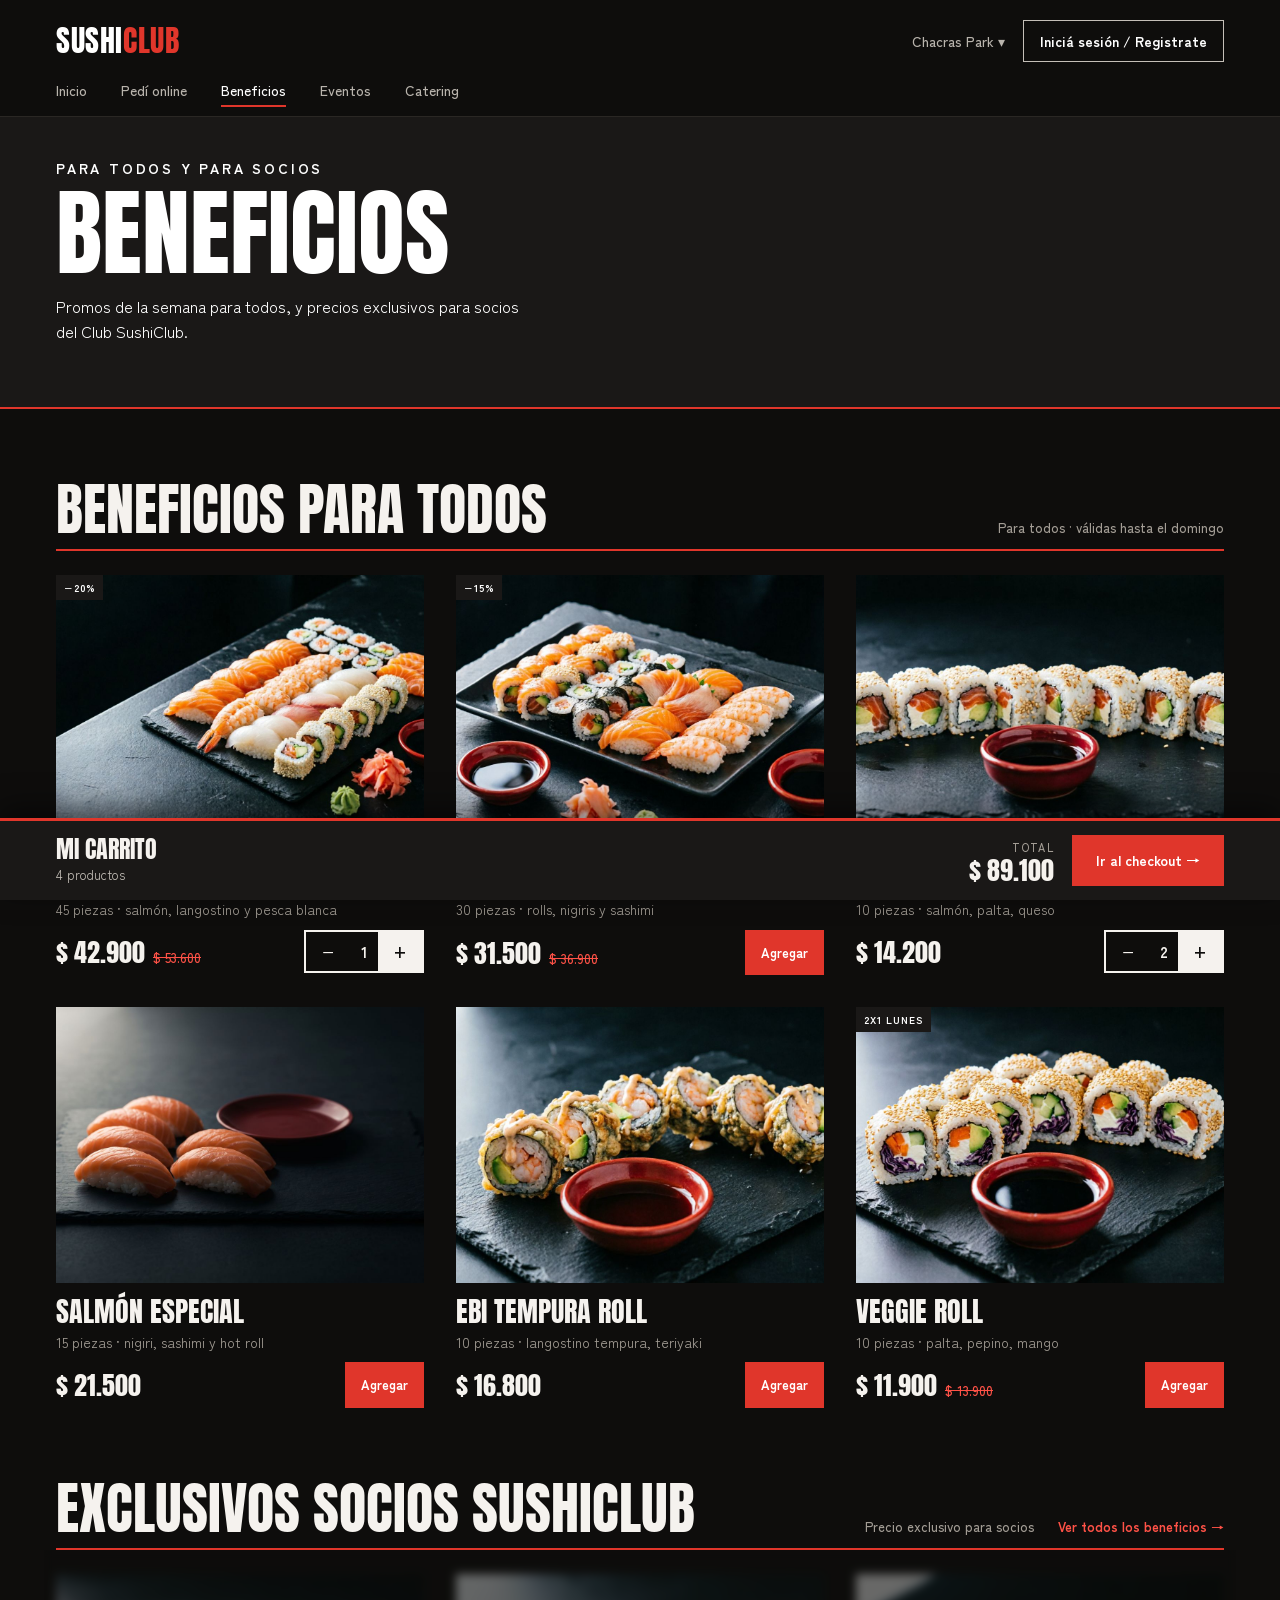
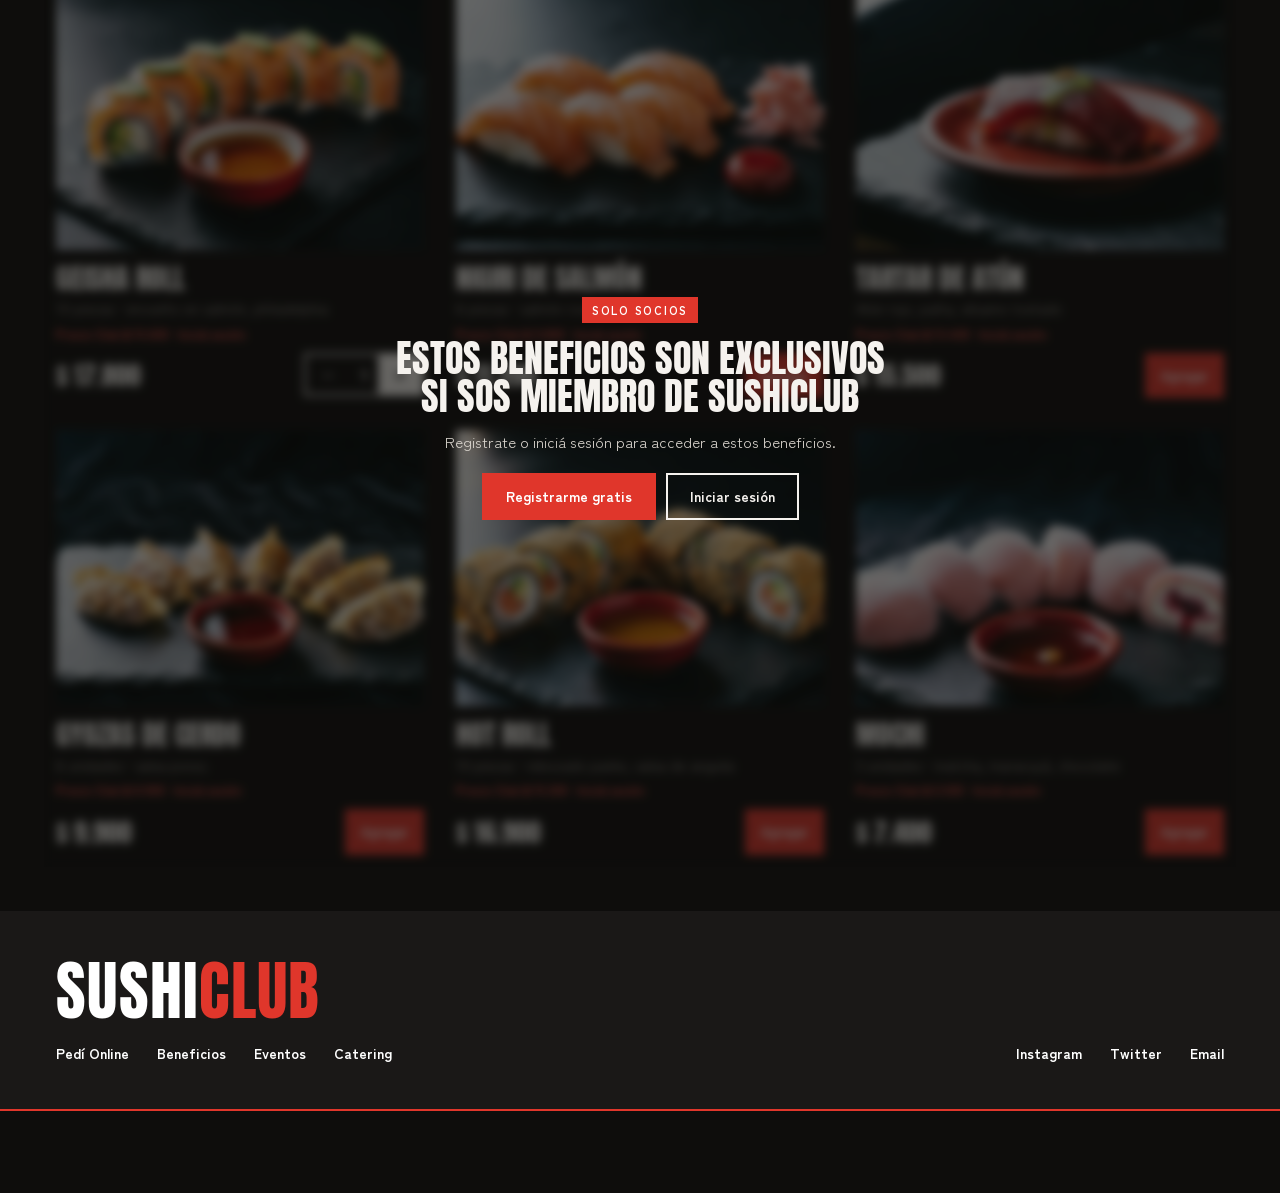
==== pages/beneficios.html @ 19470ce2 "Initializing repository" ====
<!doctype html>
<html lang="es">
<head>
  <meta charset="utf-8">
  <meta name="viewport" content="width=device-width, initial-scale=1">
  <title>Beneficios · SushiClub</title>
  <meta name="theme-color" content="#0e0d0c">
  <link rel="icon" href="../img/favicon.svg" type="image/svg+xml">
  <link rel="preconnect" href="https://fonts.googleapis.com">
  <link rel="preconnect" href="https://fonts.gstatic.com" crossorigin>
  <link href="https://fonts.googleapis.com/css2?family=Anton&family=IBM+Plex+Mono:wght@400&family=Zen+Kaku+Gothic+New:wght@400;500;700&display=swap" rel="stylesheet">
  <link rel="stylesheet" href="../css/global.css">
  <link rel="stylesheet" href="../css/beneficios.css">
  <script type="module" src="../js/beneficios.js"></script>
</head>
<body>
  <main id="principal">
    <section class="banda banda--filete">
      <div class="contenedor cabecera-pantalla">
        <span class="antetitulo">PARA TODOS Y PARA SOCIOS</span>
        <h1 class="titulo-pantalla">Beneficios</h1>
        <p class="bajada ben-bajada">Promos de la semana para todos, y precios exclusivos para socios del Club SushiClub.</p>
      </div>
    </section>

    <div id="ben-secciones"></div>
  </main>
</body>
</html>
---- css/global.css ----
/* ==========================================================================
   SushiClub · estilos globales
   Variables, reset, tipografía, layout y componentes compartidos.
   ========================================================================== */

:root {
  /* Fondos */
  --fondo: #0e0d0c;
  --fondo-2: #1a1817;
  --fondo-3: #1f1d1b;
  --fondo-4: #2a2724;
  --linea: #3a3734;
  --raya-a: #1c1a19;
  --raya-b: #181615;

  /* Texto */
  --texto: #f5f2ee;
  --texto-2: #dcd7d0;
  --texto-3: #c4bfb8;
  --apagado: #b9b4ad;
  --apagado-2: #a39d95;
  --apagado-3: #8c867e;

  /* Acento */
  --rojo: #e0362b;
  --rojo-oscuro: #c8261c;
  --rojo-claro: #ff5247;
  --rojo-suave: #ff7a70;
  --verde: #5fbf6e;
  --whatsapp: #25d366;
  --whatsapp-claro: #3ee07a;

  /* Bordes */
  --borde: rgba(245, 242, 238, .25);
  --borde-suave: rgba(245, 242, 238, .2);
  --borde-tenue: rgba(245, 242, 238, .15);

  /* Tipografía */
  --fuente-texto: 'Zen Kaku Gothic New', system-ui, sans-serif;
  --fuente-titulo: 'Anton', 'Impact', sans-serif;
  --fuente-mono: 'IBM Plex Mono', ui-monospace, monospace;

  /* Layout */
  --ancho-maximo: 1280px;
  --margen: clamp(18px, 4.4vw, 56px);
  --distancia-panel: 72px;
}

/* ---------- Reset ---------- */
*, *::before, *::after { box-sizing: border-box; }
html { -webkit-text-size-adjust: 100%; text-size-adjust: 100%; }
body {
  margin: 0;
  min-height: 100vh;
  background: var(--fondo);
  color: var(--texto);
  font: 400 15px/1.5 var(--fuente-texto);
  -webkit-font-smoothing: antialiased;
}
img { display: block; max-width: 100%; }
h1, h2, h3, h4, p { margin: 0; }
ul, ol { margin: 0; padding: 0; list-style: none; }
a { color: inherit; text-decoration: none; }
button {
  font: inherit;
  color: inherit;
  background: none;
  border: 0;
  padding: 0;
  cursor: pointer;
  text-align: inherit;
}
input, textarea, select { font-family: inherit; color: var(--texto); }
input::placeholder, textarea::placeholder { color: var(--apagado-3); }
:focus-visible { outline: 2px solid var(--rojo-suave); outline-offset: 2px; }
[hidden] { display: none !important; }

.salto-contenido {
  position: absolute;
  left: 12px;
  top: -60px;
  z-index: 100;
  padding: 10px 14px;
  background: var(--rojo);
  color: #fff;
  font-weight: 700;
}
.salto-contenido:focus { top: 12px; }

/* ---------- Layout ---------- */
.contenedor {
  width: 100%;
  max-width: var(--ancho-maximo);
  margin-inline: auto;
  padding-inline: var(--margen);
}

/* Banda oscura (encabezados de pantalla, paneles). --filete suma la línea roja inferior. */
.banda { background: var(--fondo-2); color: #fff; }
.banda--filete { box-shadow: inset 0 -2px 0 var(--rojo); }

.solo-mobile { display: none !important; }
@media (max-width: 899px) {
  .solo-desktop { display: none !important; }
  .solo-mobile { display: revert !important; }
}

/* Dos columnas: contenido + panel lateral (carrito, pago, catering, gift). */
.dos-columnas {
  display: flex;
  flex-wrap: wrap;
  gap: clamp(32px, 5vw, 64px);
  align-items: flex-start;
  padding-top: clamp(28px, 4.4vw, 56px);
  padding-bottom: clamp(48px, 6.9vw, 88px);
}
.dos-columnas__principal { flex: 1 1 560px; min-width: 0; }
.dos-columnas__lateral { flex: 1 1 340px; max-width: 100%; }

/* ---------- Tipografía ---------- */
.titulo-pantalla {
  font: 400 clamp(52px, 7.5vw, 96px)/.9 var(--fuente-titulo);
  text-transform: uppercase;
}
.titulo-pantalla--filete { border-bottom: 2px solid var(--rojo); padding-bottom: 14px; }

.titulo-seccion {
  font: 400 clamp(38px, 4.4vw, 56px)/1 var(--fuente-titulo);
  text-transform: uppercase;
}

.antetitulo {
  font: 700 clamp(11px, 1.1vw, 14px) var(--fuente-texto);
  letter-spacing: .2em;
}
.antetitulo--suave { color: var(--rojo-suave); }

.bajada {
  font: 400 clamp(14px, 1.3vw, 16px)/1.6 var(--fuente-texto);
  color: var(--texto-2);
}

.texto-mono { font: 400 13px var(--fuente-mono); color: var(--apagado-2); }

.enlace-rojo { color: var(--rojo-claro); font-weight: 700; white-space: nowrap; }
.enlace-rojo:hover { color: var(--rojo-suave); }

.logo {
  font: 400 30px/1 var(--fuente-titulo);
  letter-spacing: .02em;
  color: #fff;
  white-space: nowrap;
}
.logo span { color: var(--rojo); }
.logo--chico { font-size: 23px; }
.logo--mediano { font-size: clamp(21px, 2.4vw, 30px); }
.logo--grande { font-size: 64px; }

/* Encabezado de sección con filete rojo */
.encabezado-seccion {
  display: flex;
  flex-wrap: wrap;
  gap: 8px 20px;
  justify-content: space-between;
  align-items: flex-end;
  border-bottom: 2px solid var(--rojo);
  padding-bottom: 14px;
}
.encabezado-seccion__extra {
  display: flex;
  gap: 16px 24px;
  align-items: baseline;
  font: 500 13px var(--fuente-texto);
  color: var(--apagado-2);
}

/* Cabecera de pantalla (banda con antetítulo + título) */
.cabecera-pantalla {
  padding-top: clamp(24px, 3.2vw, 40px);
  padding-bottom: clamp(36px, 5vw, 64px);
}
.cabecera-pantalla .titulo-pantalla { margin-top: 10px; }
.cabecera-pantalla .bajada { margin-top: 18px; max-width: 480px; }

/* ---------- Botones ---------- */
.boton {
  display: inline-flex;
  align-items: center;
  justify-content: center;
  gap: 10px;
  padding: 16px 28px;
  background: var(--rojo);
  color: #fff;
  border: 2px solid var(--rojo);
  font: 700 15px/1.2 var(--fuente-texto);
  text-align: center;
  white-space: nowrap;
  cursor: pointer;
  transition: background .15s, border-color .15s, color .15s;
}
.boton:hover { background: var(--rojo-oscuro); border-color: var(--rojo-oscuro); }
.boton--borde { background: transparent; border-color: var(--texto); color: var(--texto); }
.boton--borde:hover { background: var(--texto); border-color: var(--texto); color: var(--fondo); }
.boton--claro { background: var(--texto); border-color: var(--texto); color: var(--fondo); }
.boton--claro:hover { background: #fff; border-color: #fff; }
.boton--chico { padding: 11px 16px; font-size: 13px; }
.boton--grande { padding: 16px 28px; font-size: 16px; }
.boton--ancho { display: flex; width: 100%; }
.boton.esta-deshabilitado, .boton:disabled { background: var(--apagado-2); border-color: var(--apagado-2); cursor: not-allowed; }
.boton--whatsapp { background: var(--whatsapp); border-color: var(--whatsapp); color: var(--fondo); }
.boton--whatsapp:hover { background: var(--whatsapp-claro); border-color: var(--whatsapp-claro); }

.boton-texto {
  font: 500 13px var(--fuente-texto);
  color: var(--apagado-2);
  text-decoration: underline;
  padding: 10px 0;
  white-space: nowrap;
}
.boton-texto:hover { color: var(--texto); }

/* ---------- Imagen (con fondo rayado mientras carga) ---------- */
.imagen {
  position: relative;
  overflow: hidden;
  background: repeating-linear-gradient(135deg, var(--raya-a) 0 12px, var(--raya-b) 12px 24px);
  aspect-ratio: 4 / 3;
}
.imagen img { width: 100%; height: 100%; object-fit: cover; }
.imagen--cuadrada { aspect-ratio: 1; }
.imagen--panoramica { aspect-ratio: 16 / 9; }
.imagen--tarjeta { aspect-ratio: 16 / 10; }

/* ---------- Etiquetas e insignias ---------- */
.etiqueta {
  position: absolute;
  top: 0;
  left: 0;
  padding: 5px 8px;
  background: var(--fondo-2);
  color: #fff;
  font: 700 10px var(--fuente-texto);
  letter-spacing: .1em;
}
.insignia {
  display: inline-block;
  align-self: flex-start;
  padding: 3px 8px;
  background: var(--rojo);
  color: #fff;
  font: 700 11px var(--fuente-texto);
  letter-spacing: .14em;
}
.insignia--mini { padding: 2px 6px; font-size: 10px; letter-spacing: .12em; }

/* ---------- Selector de cantidad ---------- */
.cantidad {
  display: inline-flex;
  align-items: center;
  border: 2px solid var(--texto);
  font: 700 15px var(--fuente-texto);
}
.cantidad__boton { width: 44px; padding: 9px 0; text-align: center; }
.cantidad__boton:hover { background: var(--fondo-4); }
.cantidad__boton--mas { background: var(--texto); color: var(--fondo); }
.cantidad__boton--mas:hover { background: #fff; }
.cantidad__valor { min-width: 28px; padding: 0 4px; text-align: center; white-space: nowrap; }

/* ---------- Pasos numerados ---------- */
.pasos {
  display: flex;
  gap: clamp(8px, 1.6vw, 20px);
  align-items: center;
  padding: 18px 0;
  font: 700 13px var(--fuente-texto);
  overflow-x: auto;
  scrollbar-width: none;
}
.pasos__item, .pasos__boton { flex: none; display: flex; align-items: center; gap: 8px; color: var(--apagado-3); }
.pasos__numero {
  display: grid;
  place-items: center;
  width: 26px;
  height: 26px;
  background: var(--apagado);
  color: #fff;
  font: 400 14px var(--fuente-titulo);
}
.pasos__item.esta-hecho, .pasos__item.esta-actual, .pasos__item.esta-hecho .pasos__boton { color: var(--texto); }
.pasos__item.esta-hecho .pasos__numero, .pasos__item.esta-actual .pasos__numero { background: var(--rojo); }
.pasos__boton:hover span:last-child { text-decoration: underline; }
.pasos-linea { border-bottom: 1px solid var(--borde-tenue); }

/* ---------- Fichas y opciones ---------- */
.fichas { display: flex; flex-wrap: wrap; gap: 8px; }
.ficha {
  flex: none;
  padding: 12px 16px;
  border: 2px solid var(--borde);
  background: transparent;
  color: var(--texto);
  font: 700 13px var(--fuente-texto);
  white-space: nowrap;
}
.ficha:hover { border-color: var(--texto); }
.ficha.esta-activo { background: var(--texto); border-color: var(--texto); color: var(--fondo); }

.opciones { display: grid; grid-template-columns: repeat(auto-fit, minmax(200px, 1fr)); gap: 12px; }
.opcion {
  display: flex;
  flex-direction: column;
  gap: 4px;
  padding: 16px;
  border: 2px solid var(--borde-suave);
  background: transparent;
  color: var(--texto);
}
.opcion:hover { border-color: var(--borde); }
.opcion.esta-activo { border-color: var(--rojo); background: var(--fondo-3); }
.opcion.esta-deshabilitado { color: var(--apagado-2); cursor: not-allowed; }
.opcion__titulo { font: 700 15px var(--fuente-texto); }
.opcion__detalle { font: 400 12px var(--fuente-texto); opacity: .75; }

/* Radio grande (retiro / delivery) */
.tarjeta-radio {
  display: flex;
  gap: 14px;
  align-items: center;
  width: 100%;
  padding: 16px;
  border: 2px solid var(--linea);
}
.tarjeta-radio.esta-activo { border-color: var(--rojo); }
.tarjeta-radio__punto {
  flex: none;
  display: grid;
  place-items: center;
  width: 18px;
  height: 18px;
  border: 2px solid #fff;
  border-radius: 50%;
}
.tarjeta-radio.esta-activo .tarjeta-radio__punto::after {
  content: '';
  width: 10px;
  height: 10px;
  border-radius: 50%;
  background: var(--rojo);
}
.tarjeta-radio__texto { flex: 1; display: flex; flex-direction: column; gap: 2px; }
.tarjeta-radio__titulo { font: 700 16px var(--fuente-texto); }
.tarjeta-radio__detalle { font: 400 13px var(--fuente-texto); color: var(--apagado); }

/* ---------- Formularios ---------- */
.grilla-form { display: grid; grid-template-columns: repeat(auto-fit, minmax(220px, 1fr)); gap: 14px; }
.grilla-form--chica { grid-template-columns: repeat(auto-fit, minmax(140px, 1fr)); }
.campo { display: flex; flex-direction: column; gap: 6px; min-width: 0; }
.campo--completo { grid-column: 1 / -1; }
.campo__etiqueta { font: 700 13px var(--fuente-texto); }
.entrada {
  width: 100%;
  padding: 14px;
  border: 2px solid var(--borde);
  background: var(--fondo-3);
  font-size: 15px;
  border-radius: 0;
  outline: none;
  -webkit-appearance: none;
  appearance: none;
}
.entrada:focus { border-color: var(--texto); }
.entrada.tiene-error { border-color: var(--rojo); }
textarea.entrada { resize: vertical; }
input[type="date"].entrada { padding: 13px; color-scheme: dark; }
.error-form { font: 700 13px var(--fuente-texto); color: var(--rojo-claro); }
.error-form--chico { font-size: 12px; }

.casilla {
  display: flex;
  gap: 12px;
  align-items: flex-start;
  font: 500 14px/1.5 var(--fuente-texto);
  text-align: left;
}
.casilla__caja {
  flex: none;
  display: grid;
  place-items: center;
  width: 22px;
  height: 22px;
  border: 2px solid var(--texto);
  color: #fff;
  font-size: 13px;
}
.casilla.esta-marcado .casilla__caja { background: var(--rojo); }

/* ---------- Panel lateral ---------- */
.panel {
  position: sticky;
  top: var(--distancia-panel);
  display: flex;
  flex-direction: column;
  gap: 16px;
  padding: clamp(24px, 2.8vw, 36px);
  background: var(--fondo-2);
  color: #fff;
}
.panel__titulo { font: 400 clamp(30px, 3.1vw, 40px)/1 var(--fuente-titulo); text-transform: uppercase; }
.panel__lineas {
  display: flex;
  flex-direction: column;
  gap: 8px;
  font: 400 14px var(--fuente-texto);
  color: var(--texto-2);
}
.fila { display: flex; justify-content: space-between; gap: 10px; }
.fila > :first-child { min-width: 0; }
.fila > :last-child { flex: none; white-space: nowrap; }
.panel__total { display: flex; justify-content: space-between; align-items: baseline; gap: 12px; }
.panel__total span { font: 700 16px var(--fuente-texto); }
.panel__total strong { font: 400 clamp(30px, 3.1vw, 40px) var(--fuente-titulo); }
.panel__nota { font: 400 12px/1.5 var(--fuente-texto); color: var(--apagado); }
.separador-arriba { border-top: 1px solid var(--linea); padding-top: 14px; }

/* Bloque de evento reservado (carrito) */
.caja-evento {
  display: flex;
  flex-direction: column;
  gap: 12px;
  border: 3px solid var(--rojo);
  background: var(--fondo-3);
  padding: clamp(16px, 2vw, 24px);
}

/* Tarjeta de producto ---------------------------------------------------- */
.producto { display: flex; flex-direction: column; gap: 12px; min-width: 0; }
.producto__cuerpo { display: flex; flex-direction: column; gap: 6px; min-width: 0; flex: 1; }
.producto__nombre { font: 400 28px/1.05 var(--fuente-titulo); text-transform: uppercase; }
.producto__descripcion { font: 400 14px/1.4 var(--fuente-texto); color: var(--apagado-2); }
.producto__club { align-self: flex-start; font-size: 12px; text-align: left; white-space: normal; }
.producto__compra {
  display: flex;
  flex-wrap: wrap;
  gap: 8px;
  justify-content: space-between;
  align-items: center;
  margin-top: 4px;
  min-height: 44px;
}
.producto__precio { display: flex; flex-wrap: wrap; align-items: baseline; gap: 2px 8px; }
.producto__importe { font: 400 26px var(--fuente-titulo); white-space: nowrap; }
.producto__anterior { font: 500 13px var(--fuente-texto); color: var(--rojo-claro); white-space: nowrap; }
.producto__agregar { padding: 13px 16px; }

/* ---------- Barra "Volver" (carrito / pago) ---------- */
.barra-volver__interior {
  display: flex;
  justify-content: space-between;
  align-items: center;
  padding-top: clamp(12px, 1.7vw, 22px);
  padding-bottom: clamp(12px, 1.7vw, 22px);
}
.barra-volver__enlace { font: 700 15px var(--fuente-texto); padding: 12px 0; white-space: nowrap; }
.barra-volver__enlace:hover { color: var(--rojo-suave); }

/* ---------- Encabezado principal ---------- */
.encabezado { background: var(--fondo); color: #fff; border-bottom: 1px solid var(--fondo-4); }
.encabezado__superior {
  display: flex;
  align-items: center;
  justify-content: space-between;
  gap: 32px;
  padding-top: 20px;
}
.encabezado__marca { display: flex; align-items: center; gap: 8px; }
.encabezado__acciones { display: flex; align-items: center; gap: 14px; font: 700 14px var(--fuente-texto); }
.encabezado__sede { color: var(--apagado); font-weight: 500; padding: 10px 4px; white-space: nowrap; }
.encabezado__sede:hover { color: #fff; }
.encabezado__ingreso { padding: 10px 16px; border: 1px solid var(--texto-3); white-space: nowrap; }
.encabezado__ingreso:hover { background: var(--texto); color: var(--fondo); }
.navegacion { display: flex; gap: 34px; padding-top: 18px; padding-bottom: 16px; font: 500 14px var(--fuente-texto); }
.navegacion a { color: var(--apagado); white-space: nowrap; }
.navegacion a:hover { color: #fff; }
.navegacion a.esta-activo {
  color: #fff;
  text-decoration: underline;
  text-decoration-color: var(--rojo);
  text-decoration-thickness: 2px;
  text-underline-offset: 9px;
}

.hamburguesa { display: flex; flex-direction: column; justify-content: center; gap: 5px; width: 44px; height: 44px; }
.hamburguesa span { display: block; height: 2px; width: 22px; background: var(--texto); }
.hamburguesa span:last-child { width: 14px; background: var(--rojo); }

@media (max-width: 899px) {
  .encabezado__superior { padding-top: 10px; padding-bottom: 10px; padding-inline: 18px; }
  .encabezado .logo { font-size: 23px; }
  .encabezado__ingreso-mobile { display: grid !important; place-items: center; height: 44px; padding: 0 6px; font: 700 12px var(--fuente-texto); color: var(--apagado); }
  .encabezado__sede-mobile { display: block !important; padding: 4px 18px 12px; font: 500 12px var(--fuente-texto); color: var(--apagado); }
  .encabezado__sede-mobile b { color: #fff; }
  .hamburguesa.solo-mobile { display: flex !important; }
}

/* ---------- Menú mobile ---------- */
.menu-fondo { position: fixed; inset: 0; z-index: 50; background: rgba(14, 13, 12, .72); display: none; }
.menu-lateral {
  position: fixed;
  top: 0;
  bottom: 0;
  left: 0;
  z-index: 51;
  width: min(300px, 86vw);
  background: var(--fondo-2);
  color: var(--texto);
  border-right: 2px solid var(--rojo);
  overflow-y: auto;
  display: flex;
  flex-direction: column;
  transform: translateX(-105%);
  transition: transform .2s ease;
  visibility: hidden;
}
.menu-abierto .menu-lateral { transform: none; visibility: visible; }
.menu-abierto .menu-fondo { display: block; }
.menu-abierto { overflow: hidden; }
.menu-lateral__cabecera {
  display: flex;
  justify-content: space-between;
  align-items: center;
  padding: 10px 12px 10px 18px;
  border-bottom: 1px solid var(--fondo-4);
}
.menu-lateral__cerrar { display: grid; place-items: center; width: 44px; height: 44px; font-size: 22px; }
.menu-lateral__sede {
  display: flex;
  justify-content: space-between;
  align-items: center;
  padding: 14px 18px;
  font: 500 13px var(--fuente-texto);
  color: var(--apagado);
  border-bottom: 1px solid var(--fondo-4);
}
.menu-lateral__sede b { color: var(--texto); }
.menu-lateral__enlace {
  display: flex;
  align-items: center;
  padding: 15px 18px;
  border-bottom: 1px solid var(--fondo-4);
  font: 400 22px/1 var(--fuente-titulo);
  text-transform: uppercase;
  color: var(--texto-3);
}
.menu-lateral__enlace.esta-activo { color: #fff; box-shadow: inset 4px 0 0 var(--rojo); }
.menu-lateral__ingreso { margin: 18px; font-size: 14px; padding: 15px; }

/* ---------- Pie ---------- */
.pie__interior {
  display: flex;
  justify-content: space-between;
  align-items: flex-end;
  gap: 24px;
  padding-top: 48px;
  padding-bottom: 48px;
}
.pie__principal { flex: 1; display: flex; flex-direction: column; gap: 20px; }
.pie__enlaces, .pie__redes { display: flex; flex-wrap: wrap; gap: 12px 28px; font: 700 14px var(--fuente-texto); }
.pie a:hover, .pie button:hover { color: var(--rojo-suave); }
@media (max-width: 899px) {
  .pie__interior {
    display: grid;
    grid-template-columns: 1fr auto;
    gap: 18px 12px;
    align-items: start;
    padding-top: 32px;
    padding-bottom: 32px;
  }
  .pie__principal { display: contents; }
  .pie .logo--grande { grid-column: 1 / -1; font-size: 40px; }
  .pie__enlaces, .pie__redes { flex-direction: column; gap: 0; font-size: 13px; }
  .pie__redes { align-items: flex-end; }
  .pie__enlaces a, .pie__redes button { padding: 6px 0; }
}

/* ---------- Barra flotante "Mi carrito" ---------- */
.barra-carrito {
  position: fixed;
  left: 0;
  right: 0;
  bottom: 0;
  z-index: 40;
  background: var(--fondo-2);
  color: var(--texto);
  border-top: 3px solid var(--rojo);
  box-shadow: 0 -10px 30px rgba(0, 0, 0, .5);
}
.con-modal .barra-carrito { display: none; }
.barra-carrito__interior {
  display: flex;
  flex-wrap: wrap;
  gap: 10px 24px;
  align-items: center;
  justify-content: space-between;
  padding-top: 14px;
  padding-bottom: 14px;
}
.barra-carrito__info { display: flex; flex-direction: column; gap: 4px; min-width: 0; }
.barra-carrito__titulo { font: 400 24px/1 var(--fuente-titulo); text-transform: uppercase; white-space: nowrap; }
.barra-carrito__productos { font: 400 13px var(--fuente-texto); color: var(--texto-3); }
.barra-carrito__evento { display: flex; gap: 8px; align-items: center; font: 500 12px var(--fuente-texto); color: var(--texto-3); }
.barra-carrito__derecha { display: flex; align-items: center; gap: 18px; margin-left: auto; }
.barra-carrito__total { display: flex; flex-direction: column; align-items: flex-end; gap: 2px; }
.barra-carrito__total span { font: 500 11px var(--fuente-texto); letter-spacing: .12em; color: var(--apagado-2); }
.barra-carrito__total strong { font: 400 26px/1 var(--fuente-titulo); white-space: nowrap; }
.barra-carrito .boton { padding: 15px 22px; font-size: 14px; }

/* ---------- Aviso (toast) ---------- */
.aviso {
  position: fixed;
  left: 50%;
  bottom: 28px;
  transform: translateX(-50%);
  z-index: 60;
  max-width: calc(100vw - 32px);
  padding: 12px 18px;
  background: var(--fondo-2);
  color: #fff;
  border-left: 3px solid var(--rojo);
  font: 500 13px var(--fuente-texto);
  box-shadow: 0 4px 20px rgba(0, 0, 0, .4);
}
body:has(.barra-carrito) .aviso { bottom: calc(var(--alto-barra-carrito, 96px) + 16px); }

/* ---------- Modales ---------- */
.con-modal { overflow: hidden; }
.fondo-modal { position: fixed; inset: 0; z-index: 30; background: rgba(14, 13, 12, .72); }
.modal {
  position: fixed;
  z-index: 31;
  top: clamp(24px, 6vw, 96px);
  left: 50%;
  transform: translateX(-50%);
  width: min(600px, calc(100% - 24px));
  max-height: calc(100vh - 48px);
  overflow-y: auto;
  background: var(--fondo);
  display: flex;
  flex-direction: column;
  box-shadow: 0 20px 60px rgba(0, 0, 0, .35);
}
.modal--ancho { width: min(720px, calc(100% - 24px)); }
.modal__cabecera { padding: 20px 22px 22px; display: flex; flex-direction: column; gap: 8px; }
.modal__superior { display: flex; justify-content: space-between; align-items: center; }
.modal__superior .antetitulo { font-size: 11px; }
.modal__cerrar { display: grid; place-items: center; width: 44px; height: 44px; margin: -10px -12px -10px 0; font: 400 24px var(--fuente-titulo); }
.modal__titulo { font: 400 clamp(40px, 5vw, 56px)/.92 var(--fuente-titulo); text-transform: uppercase; }
.modal__bajada { font: 400 14px var(--fuente-texto); }
.modal__bajada--suave { color: var(--texto-2); }
.modal__busqueda {
  display: flex;
  flex-wrap: wrap;
  gap: 10px;
  padding: 16px 22px;
  border-bottom: 1px solid var(--borde-tenue);
}
.modal__busqueda .entrada { flex: 1 1 220px; width: auto; padding: 13px; }
.modal__busqueda .boton { padding: 13px 14px; }
.modal__pie {
  display: flex;
  flex-wrap: wrap;
  gap: 12px;
  justify-content: space-between;
  align-items: center;
  padding: 16px 22px;
  border-top: 1px solid var(--borde-tenue);
}
.modal__seleccion { font: 500 13px var(--fuente-texto); white-space: nowrap; }
.modal__enlaces {
  display: flex;
  flex-wrap: wrap;
  justify-content: space-between;
  gap: 12px;
  padding: 14px 22px;
  font: 700 13px var(--fuente-texto);
}
.modal__enlaces button { padding: 10px 0; }
.modal__enlaces .esta-apagado { color: var(--apagado-2); }
.modal__enlaces button:hover { color: #fff; }

.lista-sedes { max-height: 380px; overflow-y: auto; overflow-x: hidden; scrollbar-width: thin; padding: 4px 22px 12px; }
.lista-sedes__zona { padding-top: 14px; }
.lista-sedes__etiqueta { font: 700 11px var(--fuente-texto); letter-spacing: .16em; color: var(--apagado-2); }
.lista-sedes__vacio { padding: 20px 0; font: 400 14px var(--fuente-texto); color: var(--apagado-2); }
.sede {
  display: flex;
  justify-content: space-between;
  align-items: center;
  gap: 12px;
  width: calc(100% + 24px);
  margin: 0 -12px;
  padding: 12px;
  border-bottom: 1px solid rgba(245, 242, 238, .1);
}
.sede:hover:not(:disabled) { background: var(--fondo-3); }
.sede.esta-activo { background: var(--fondo-3); }
.sede:disabled { cursor: default; }
.sede__texto { display: flex; flex-direction: column; gap: 2px; }
.sede__nombre { font: 400 20px/1.05 var(--fuente-titulo); text-transform: uppercase; white-space: nowrap; }
.sede.esta-activo .sede__nombre, .sede.esta-activo .sede__estado { color: var(--rojo); }
.sede.esta-cerrado .sede__nombre, .sede.esta-cerrado .sede__estado { color: var(--apagado-2); }
.sede__direccion { font: 400 12px var(--fuente-texto); color: var(--apagado-2); }
.sede__estado { flex: none; font: 700 12px var(--fuente-texto); color: var(--verde); }

.servicios { display: grid; grid-template-columns: repeat(auto-fit, minmax(260px, 1fr)); gap: 1px; background: var(--borde-tenue); }
.servicio { display: flex; flex-direction: column; gap: 6px; padding: 20px 22px; background: var(--fondo); }
.servicio:hover { background: var(--fondo-3); }
.servicio__titulo { font: 400 26px/1 var(--fuente-titulo); text-transform: uppercase; }
.servicio--destacado .servicio__titulo { color: var(--rojo); }
.servicio__descripcion { font: 400 13px/1.45 var(--fuente-texto); color: var(--texto-3); }

/* ---------- Pantalla de éxito (confirmación, gift enviado) ---------- */
.exito { display: flex; flex-direction: column; align-items: center; text-align: center; gap: 22px; }
.exito__tilde {
  display: grid;
  place-items: center;
  width: clamp(120px, 14vw, 180px);
  height: clamp(120px, 14vw, 180px);
  border-radius: 50%;
  background: var(--rojo);
  color: #fff;
  font: 400 clamp(64px, 7.5vw, 96px)/1 var(--fuente-titulo);
}
.exito__acciones { display: flex; flex-wrap: wrap; justify-content: center; gap: 12px; }

/* Movimiento reducido */
@media (prefers-reduced-motion: reduce) {
  *, *::before, *::after { transition: none !important; }
}
---- css/beneficios.css ----
/* Beneficios */

.ben-bajada { color: #fff; max-width: 460px; }

.ben-seccion { padding-top: clamp(40px, 5.6vw, 72px); }
.ben-seccion:last-child { padding-bottom: 56px; }
.ben-seccion .titulo-seccion { font-size: clamp(32px, 4.4vw, 56px); }
.ben-seccion .encabezado-seccion { padding-bottom: 12px; }

.ben-grilla {
  position: relative;
  display: grid;
  grid-template-columns: repeat(auto-fill, minmax(clamp(300px, 26vw, 360px), 1fr));
  gap: clamp(0px, 2.5vw, 32px) 32px;
  padding-top: clamp(0px, 1.9vw, 24px);
}

/* Tarjeta de beneficio */
.producto--oferta { gap: 14px; }
.producto--oferta .imagen { aspect-ratio: 4 / 3; }
.producto--oferta .producto__nombre { font-size: clamp(18px, 2.2vw, 28px); }
.producto--oferta .producto__descripcion { font-size: clamp(12px, 1.1vw, 14px); }
.producto--oferta .producto__importe { font-size: clamp(18px, 2vw, 26px); }
.producto--oferta .producto__agregar { padding: 13px 14px; }

@media (max-width: 899px) {
  .producto--oferta {
    display: grid;
    grid-template-columns: 96px minmax(0, 1fr);
    padding: 14px 0;
    border-bottom: 1px solid var(--borde-tenue);
  }
  .producto--oferta .imagen { aspect-ratio: 1; }
}

/* Capa de bloqueo para no socios */
.ben-grilla__inerte { display: contents; -webkit-user-select: none; user-select: none; }
.ben-bloqueo {
  position: absolute;
  left: -12px;
  right: -12px;
  top: 0;
  bottom: -12px;
  z-index: 3;
  display: flex;
  align-items: center;
  justify-content: center;
  padding: 24px;
  background: rgba(14, 13, 12, .62);
  -webkit-backdrop-filter: blur(5px);
  backdrop-filter: blur(5px);
}
.ben-bloqueo__caja {
  max-width: 520px;
  display: flex;
  flex-direction: column;
  align-items: center;
  gap: 16px;
  text-align: center;
  color: var(--texto);
}
.ben-bloqueo__caja .insignia { align-self: center; padding: 5px 10px; letter-spacing: .16em; }
.ben-bloqueo__titulo {
  font: 400 clamp(26px, 3vw, 38px)/1 var(--fuente-titulo);
  text-transform: uppercase;
  text-wrap: balance;
}
.ben-bloqueo__texto { font: 400 15px/1.5 var(--fuente-texto); color: #d9d4cd; text-wrap: pretty; }
.ben-bloqueo__acciones { display: flex; flex-wrap: wrap; gap: 10px; justify-content: center; padding-top: 4px; }
.ben-bloqueo__boton { padding: 13px 22px; font-size: 14px; }
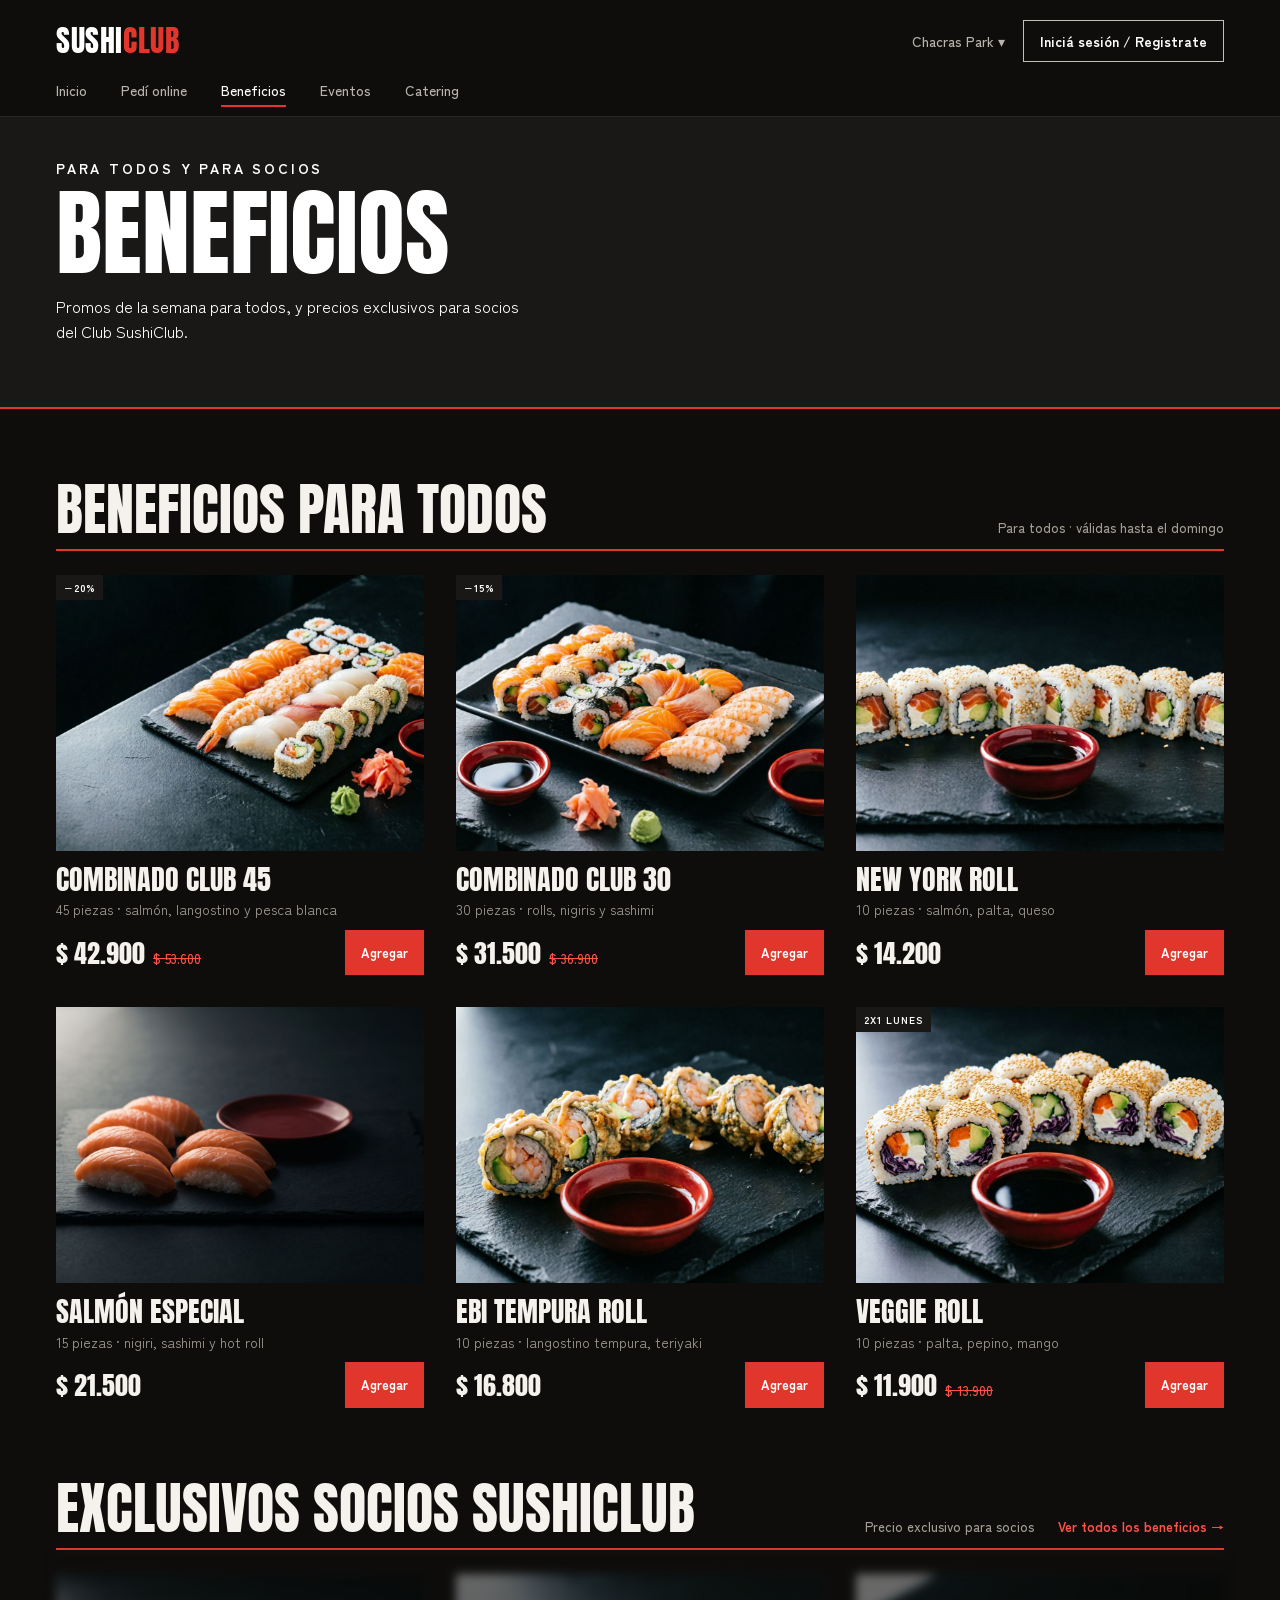
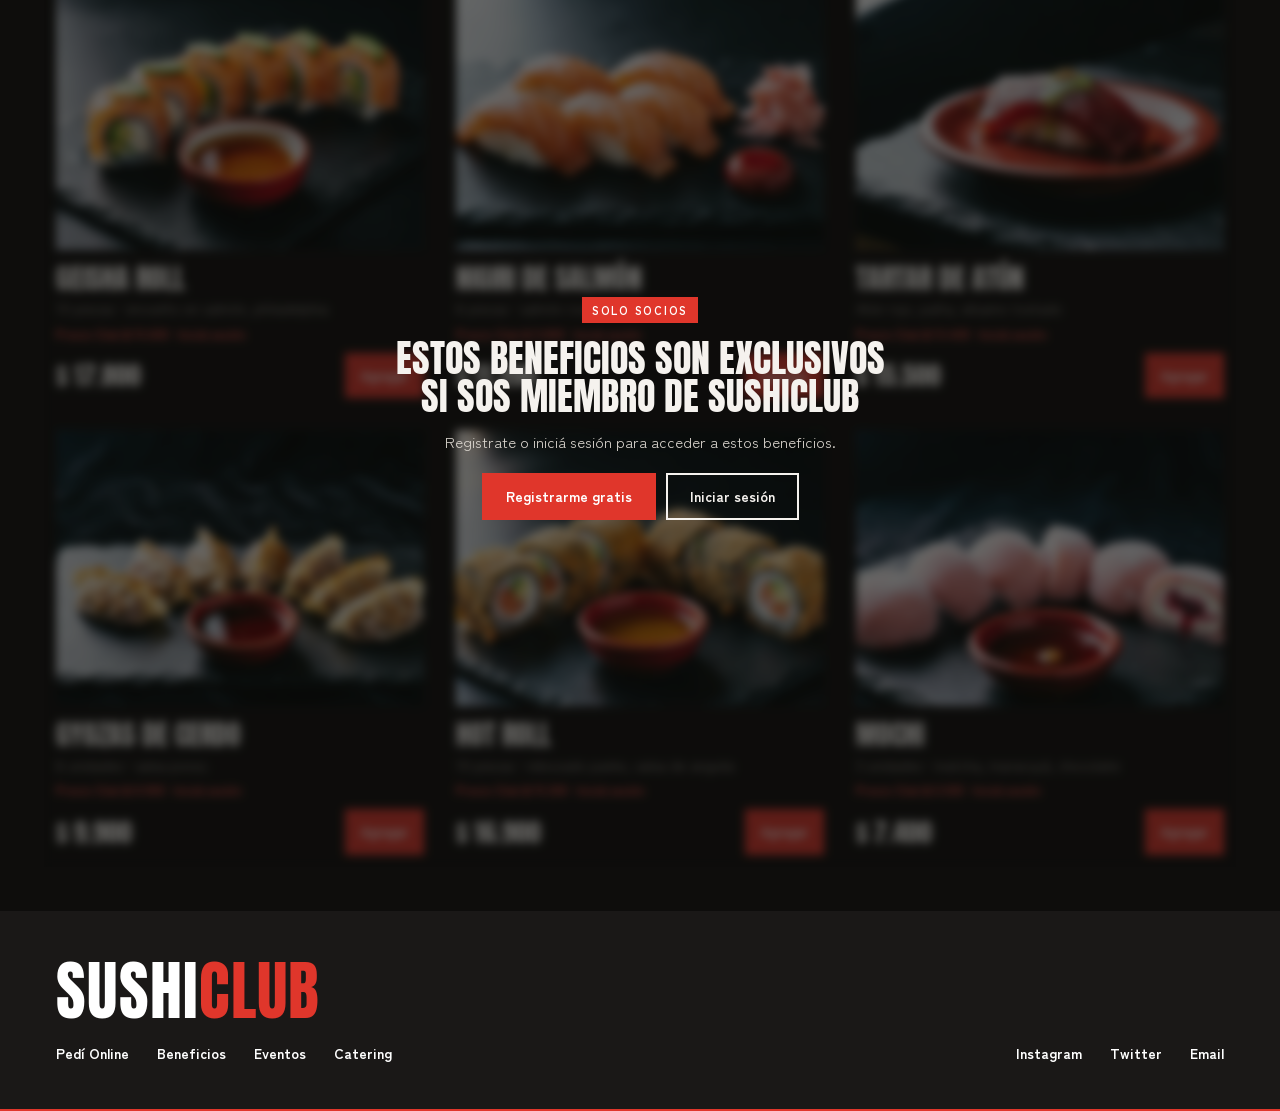
==== commit e3038b87: "Fixing the cart" ====
--- a/pages/beneficios.html
+++ b/pages/beneficios.html
@@ -11,7 +11,13 @@
   <link href="https://fonts.googleapis.com/css2?family=Anton&family=IBM+Plex+Mono:wght@400&family=Zen+Kaku+Gothic+New:wght@400;500;700&display=swap" rel="stylesheet">
   <link rel="stylesheet" href="../css/global.css">
   <link rel="stylesheet" href="../css/beneficios.css">
-  <script type="module" src="../js/beneficios.js"></script>
+  <script defer src="../js/shared/data.js"></script>
+  <script defer src="../js/shared/store.js"></script>
+  <script defer src="../js/shared/utils.js"></script>
+  <script defer src="../js/shared/components.js"></script>
+  <script defer src="../js/shared/modals.js"></script>
+  <script defer src="../js/shared/layout.js"></script>
+  <script defer src="../js/beneficios.js"></script>
 </head>
 <body>
   <main id="principal">
